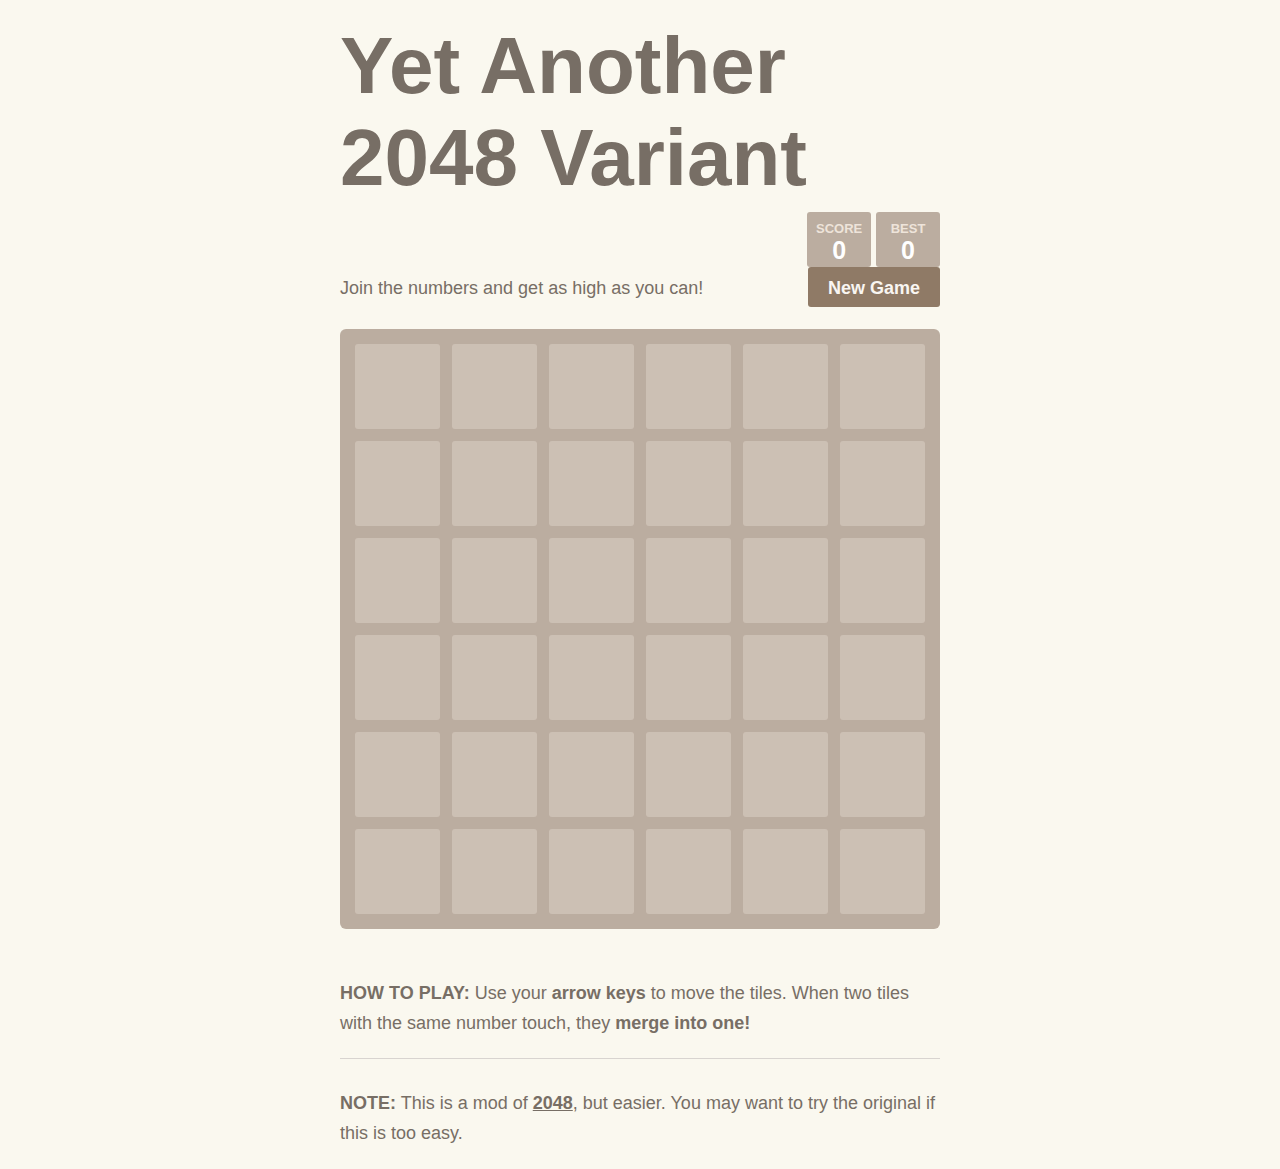
==== easy.html @ d5aa008c "Easy mode" ====
<!DOCTYPE html>
<html>
<head>
  <meta charset="utf-8">
  <title>Yet Another 2048 Variant (Easy)</title>

  <link href="style/main.css" rel="stylesheet" type="text/css">
  <link rel="shortcut icon" href="favicon.ico">
  <link rel="apple-touch-icon" href="meta/apple-touch-icon.png">
  <meta name="apple-mobile-web-app-capable" content="yes">

  <meta name="HandheldFriendly" content="True">
  <meta name="MobileOptimized" content="320">
  <meta name="viewport" content="width=device-width, target-densitydpi=160dpi, initial-scale=1.0, maximum-scale=1, user-scalable=no, minimal-ui">
</head>
<body>
  <div class="container">
    <div class="heading">
      <h1 class="title">Yet Another 2048 Variant</h1>
      <div class="scores-container">
        <div class="score-container">0</div>
        <div class="best-container">0</div>
      </div>
    </div>
    <div class="above-game">
      <p class="game-intro">Join the numbers and get as high as you can!</p>
      <a class="restart-button">New Game</a>
    </div>

    <div class="game-container">
      <div class="game-message">
        <p></p>
        <div class="lower">
	        <a class="keep-playing-button">Keep going</a>
          <a class="retry-button">Try again</a>
        </div>
      </div>

      <div class="grid-container">
        <div class="grid-row">
          <div class="grid-cell"></div>
          <div class="grid-cell"></div>
          <div class="grid-cell"></div>
          <div class="grid-cell"></div>
          <div class="grid-cell"></div>
          <div class="grid-cell"></div>
        </div>
        <div class="grid-row">
          <div class="grid-cell"></div>
          <div class="grid-cell"></div>
          <div class="grid-cell"></div>
          <div class="grid-cell"></div>
          <div class="grid-cell"></div>
          <div class="grid-cell"></div>
        </div>
        <div class="grid-row">
          <div class="grid-cell"></div>
          <div class="grid-cell"></div>
          <div class="grid-cell"></div>
          <div class="grid-cell"></div>
          <div class="grid-cell"></div>
          <div class="grid-cell"></div>
        </div>
        <div class="grid-row">
          <div class="grid-cell"></div>
          <div class="grid-cell"></div>
          <div class="grid-cell"></div>
          <div class="grid-cell"></div>
          <div class="grid-cell"></div>
          <div class="grid-cell"></div>
        </div>
        <div class="grid-row">
          <div class="grid-cell"></div>
          <div class="grid-cell"></div>
          <div class="grid-cell"></div>
          <div class="grid-cell"></div>
          <div class="grid-cell"></div>
          <div class="grid-cell"></div>
        </div>
        <div class="grid-row">
          <div class="grid-cell"></div>
          <div class="grid-cell"></div>
          <div class="grid-cell"></div>
          <div class="grid-cell"></div>
          <div class="grid-cell"></div>
          <div class="grid-cell"></div>
        </div>
      </div>

      <div class="tile-container">

      </div>
    </div>

    <p class="game-explanation">
      <strong class="important">How to play:</strong> Use your <strong>arrow keys</strong> to move the tiles. When two tiles with the same number touch, they <strong>merge into one!</strong>
    </p>
    <hr>
    <p>
    <strong class="important">Note:</strong> This is a mod of <a href="http://gabrielecirulli.github.io/2048/">2048</a>, but easier. You may want to try the original if this is too easy.
    </p>
  </div>

  <script src="js/animframe_polyfill.js"></script>
  <script src="js/keyboard_input_manager.js"></script>
  <script src="js/html_actuator.js"></script>
  <script src="js/grid.js"></script>
  <script src="js/tile.js"></script>
  <script src="js/local_storage_manager.js"></script>
  <script src="js/game_manager_easy.js"></script>
  <script src="js/application.js"></script>
</body>
</html>
---- style/main.css ----
@import url(fonts/clear-sans.css);
html, body {
  margin: 0;
  padding: 0;
  background: #faf8ef;
  color: #776e65;
  font-family: "Clear Sans", "Helvetica Neue", Arial, sans-serif;
  font-size: 18px; }

body {
  margin: 20px 0; }

.heading:after {
  content: "";
  display: block;
  clear: both; }

h1.title {
  font-size: 80px;
  font-weight: bold;
  margin: 0;
  display: block;
  float: left; }

@-webkit-keyframes move-up {
  0% {
    top: 25px;
    opacity: 1; }

  100% {
    top: -50px;
    opacity: 0; } }

@-moz-keyframes move-up {
  0% {
    top: 25px;
    opacity: 1; }

  100% {
    top: -50px;
    opacity: 0; } }

@keyframes move-up {
  0% {
    top: 25px;
    opacity: 1; }

  100% {
    top: -50px;
    opacity: 0; } }

.scores-container {
  float: right;
  text-align: right; }

.score-container, .best-container {
  position: relative;
  display: inline-block;
  background: #bbada0;
  padding: 15px 25px;
  font-size: 25px;
  height: 25px;
  line-height: 47px;
  font-weight: bold;
  border-radius: 3px;
  color: white;
  margin-top: 8px;
  text-align: center; }
  .score-container:after, .best-container:after {
    position: absolute;
    width: 100%;
    top: 10px;
    left: 0;
    text-transform: uppercase;
    font-size: 13px;
    line-height: 13px;
    text-align: center;
    color: #eee4da; }
  .score-container .score-addition, .best-container .score-addition {
    position: absolute;
    right: 30px;
    color: red;
    font-size: 25px;
    line-height: 25px;
    font-weight: bold;
    color: rgba(119, 110, 101, 0.9);
    z-index: 100;
    -webkit-animation: move-up 600ms ease-in;
    -moz-animation: move-up 600ms ease-in;
    animation: move-up 600ms ease-in;
    -webkit-animation-fill-mode: both;
    -moz-animation-fill-mode: both;
    animation-fill-mode: both; }

.score-container:after {
  content: "Score"; }

.best-container:after {
  content: "Best"; }

p {
  margin-top: 0;
  margin-bottom: 10px;
  line-height: 1.65; }

a {
  color: #776e65;
  font-weight: bold;
  text-decoration: underline;
  cursor: pointer; }

strong.important {
  text-transform: uppercase; }

hr {
  border: none;
  border-bottom: 1px solid #d8d4d0;
  margin-top: 20px;
  margin-bottom: 30px; }

.container {
  width: 600px;
  margin: 0 auto; }

@-webkit-keyframes fade-in {
  0% {
    opacity: 0; }

  100% {
    opacity: 1; } }

@-moz-keyframes fade-in {
  0% {
    opacity: 0; }

  100% {
    opacity: 1; } }

@keyframes fade-in {
  0% {
    opacity: 0; }

  100% {
    opacity: 1; } }

.game-container {
  margin-top: 20px;
  position: relative;
  padding: 15px;
  cursor: default;
  -webkit-touch-callout: none;
  -webkit-user-select: none;
  -moz-user-select: none;
  background: #bbada0;
  border-radius: 6px;
  width: 600px;
  height: 600px;
  -webkit-box-sizing: border-box;
  -moz-box-sizing: border-box;
  box-sizing: border-box; }
  .game-container .game-message {
    display: none;
    position: absolute;
    top: 0;
    right: 0;
    bottom: 0;
    left: 0;
    background: rgba(238, 228, 218, 0.5);
    z-index: 100;
    text-align: center;
    -webkit-animation: fade-in 800ms ease 1200ms;
    -moz-animation: fade-in 800ms ease 1200ms;
    animation: fade-in 800ms ease 1200ms;
    -webkit-animation-fill-mode: both;
    -moz-animation-fill-mode: both;
    animation-fill-mode: both; }
    .game-container .game-message p {
      font-size: 60px;
      font-weight: bold;
      height: 60px;
      line-height: 60px;
      margin-top: 222px; }
    .game-container .game-message .lower {
      display: block;
      margin-top: 59px; }
    .game-container .game-message a {
      display: inline-block;
      background: #8f7a66;
      border-radius: 3px;
      padding: 0 20px;
      text-decoration: none;
      color: #f9f6f2;
      height: 40px;
      line-height: 42px;
      margin-left: 9px; }
      .game-container .game-message a.keep-playing-button {
        display: none; }
    .game-container .game-message.game-won {
      background: rgba(237, 194, 46, 0.5);
      color: #f9f6f2; }
      .game-container .game-message.game-won a.keep-playing-button {
        display: inline-block; }
    .game-container .game-message.game-won, .game-container .game-message.game-over {
      display: block; }

.grid-container {
  position: absolute;
  z-index: 1; }

.grid-row {
  margin-bottom: 12px; }
  .grid-row:last-child {
    margin-bottom: 0; }
  .grid-row:after {
    content: "";
    display: block;
    clear: both; }

.grid-cell {
  width: 85px;
  height: 85px;
  margin-right: 12px;
  float: left;
  border-radius: 3px;
  background: rgba(238, 228, 218, 0.35); }
  .grid-cell:last-child {
    margin-right: 0; }

.tile-container {
  position: absolute;
  z-index: 2; }

.tile, .tile .tile-inner {
  width: 86px;
  height: 86px;
  line-height: 95px; }
.tile.tile-position-1-1 {
  -webkit-transform: translate(0px, 0px);
  -moz-transform: translate(0px, 0px);
  transform: translate(0px, 0px); }
.tile.tile-position-1-2 {
  -webkit-transform: translate(0px, 96.8px);
  -moz-transform: translate(0px, 96.8px);
  transform: translate(0px, 96.8px); }
.tile.tile-position-1-3 {
  -webkit-transform: translate(0px, 193.6px);
  -moz-transform: translate(0px, 193.6px);
  transform: translate(0px, 193.6px); }
.tile.tile-position-1-4 {
  -webkit-transform: translate(0px, 290.4px);
  -moz-transform: translate(0px, 290.4px);
  transform: translate(0px, 290.4px); }
.tile.tile-position-1-5 {
  -webkit-transform: translate(0px, 387.2px);
  -moz-transform: translate(0px, 387.2px);
  transform: translate(0px, 387.2px); }
.tile.tile-position-1-6 {
  -webkit-transform: translate(0px, 484px);
  -moz-transform: translate(0px, 484px);
  transform: translate(0px, 484px); }
.tile.tile-position-2-1 {
  -webkit-transform: translate(96.8px, 0px);
  -moz-transform: translate(96.8px, 0px);
  transform: translate(96.8px, 0px); }
.tile.tile-position-2-2 {
  -webkit-transform: translate(96.8px, 96.8px);
  -moz-transform: translate(96.8px, 96.8px);
  transform: translate(96.8px, 96.8px); }
.tile.tile-position-2-3 {
  -webkit-transform: translate(96.8px, 193.6px);
  -moz-transform: translate(96.8px, 193.6px);
  transform: translate(96.8px, 193.6px); }
.tile.tile-position-2-4 {
  -webkit-transform: translate(96.8px, 290.4px);
  -moz-transform: translate(96.8px, 290.4px);
  transform: translate(96.8px, 290.4px); }
.tile.tile-position-2-5 {
  -webkit-transform: translate(96.8px, 387.2px);
  -moz-transform: translate(96.8px, 387.2px);
  transform: translate(96.8px, 387.2px); }
.tile.tile-position-2-6 {
  -webkit-transform: translate(96.8px, 484px);
  -moz-transform: translate(96.8px, 484px);
  transform: translate(96.8px, 484px); }
.tile.tile-position-3-1 {
  -webkit-transform: translate(193.6px, 0px);
  -moz-transform: translate(193.6px, 0px);
  transform: translate(193.6px, 0px); }
.tile.tile-position-3-2 {
  -webkit-transform: translate(193.6px, 96.8px);
  -moz-transform: translate(193.6px, 96.8px);
  transform: translate(193.6px, 96.8px); }
.tile.tile-position-3-3 {
  -webkit-transform: translate(193.6px, 193.6px);
  -moz-transform: translate(193.6px, 193.6px);
  transform: translate(193.6px, 193.6px); }
.tile.tile-position-3-4 {
  -webkit-transform: translate(193.6px, 290.4px);
  -moz-transform: translate(193.6px, 290.4px);
  transform: translate(193.6px, 290.4px); }
.tile.tile-position-3-5 {
  -webkit-transform: translate(193.6px, 387.2px);
  -moz-transform: translate(193.6px, 387.2px);
  transform: translate(193.6px, 387.2px); }
.tile.tile-position-3-6 {
  -webkit-transform: translate(193.6px, 484px);
  -moz-transform: translate(193.6px, 484px);
  transform: translate(193.6px, 484px); }
.tile.tile-position-4-1 {
  -webkit-transform: translate(290.4px, 0px);
  -moz-transform: translate(290.4px, 0px);
  transform: translate(290.4px, 0px); }
.tile.tile-position-4-2 {
  -webkit-transform: translate(290.4px, 96.8px);
  -moz-transform: translate(290.4px, 96.8px);
  transform: translate(290.4px, 96.8px); }
.tile.tile-position-4-3 {
  -webkit-transform: translate(290.4px, 193.6px);
  -moz-transform: translate(290.4px, 193.6px);
  transform: translate(290.4px, 193.6px); }
.tile.tile-position-4-4 {
  -webkit-transform: translate(290.4px, 290.4px);
  -moz-transform: translate(290.4px, 290.4px);
  transform: translate(290.4px, 290.4px); }
.tile.tile-position-4-5 {
  -webkit-transform: translate(290.4px, 387.2px);
  -moz-transform: translate(290.4px, 387.2px);
  transform: translate(290.4px, 387.2px); }
.tile.tile-position-4-6 {
  -webkit-transform: translate(290.4px, 484px);
  -moz-transform: translate(290.4px, 484px);
  transform: translate(290.4px, 484px); }
.tile.tile-position-5-1 {
  -webkit-transform: translate(387.2px, 0px);
  -moz-transform: translate(387.2px, 0px);
  transform: translate(387.2px, 0px); }
.tile.tile-position-5-2 {
  -webkit-transform: translate(387.2px, 96.8px);
  -moz-transform: translate(387.2px, 96.8px);
  transform: translate(387.2px, 96.8px); }
.tile.tile-position-5-3 {
  -webkit-transform: translate(387.2px, 193.6px);
  -moz-transform: translate(387.2px, 193.6px);
  transform: translate(387.2px, 193.6px); }
.tile.tile-position-5-4 {
  -webkit-transform: translate(387.2px, 290.4px);
  -moz-transform: translate(387.2px, 290.4px);
  transform: translate(387.2px, 290.4px); }
.tile.tile-position-5-5 {
  -webkit-transform: translate(387.2px, 387.2px);
  -moz-transform: translate(387.2px, 387.2px);
  transform: translate(387.2px, 387.2px); }
.tile.tile-position-5-6 {
  -webkit-transform: translate(387.2px, 484px);
  -moz-transform: translate(387.2px, 484px);
  transform: translate(387.2px, 484px); }
.tile.tile-position-6-1 {
  -webkit-transform: translate(484px, 0px);
  -moz-transform: translate(484px, 0px);
  transform: translate(484px, 0px); }
.tile.tile-position-6-2 {
  -webkit-transform: translate(484px, 96.8px);
  -moz-transform: translate(484px, 96.8px);
  transform: translate(484px, 96.8px); }
.tile.tile-position-6-3 {
  -webkit-transform: translate(484px, 193.6px);
  -moz-transform: translate(484px, 193.6px);
  transform: translate(484px, 193.6px); }
.tile.tile-position-6-4 {
  -webkit-transform: translate(484px, 290.4px);
  -moz-transform: translate(484px, 290.4px);
  transform: translate(484px, 290.4px); }
.tile.tile-position-6-5 {
  -webkit-transform: translate(484px, 387.2px);
  -moz-transform: translate(484px, 387.2px);
  transform: translate(484px, 387.2px); }
.tile.tile-position-6-6 {
  -webkit-transform: translate(484px, 484px);
  -moz-transform: translate(484px, 484px);
  transform: translate(484px, 484px); }

.tile {
  position: absolute;
  -webkit-transition: 100ms ease-in-out;
  -moz-transition: 100ms ease-in-out;
  transition: 100ms ease-in-out;
  -webkit-transition-property: -webkit-transform;
  -moz-transition-property: -moz-transform;
  transition-property: transform; }
  .tile .tile-inner {
    border-radius: 3px;
    background: #eee4da;
    text-align: center;
    font-weight: bold;
    z-index: 10;
    font-size: 55px; }
  .tile.tile-2 .tile-inner {
    background: #f0ecde;
    box-shadow: 0 0 30px 10px rgba(243, 215, 116, 0), inset 0 0 0 1px rgba(255, 255, 255, 0); }
  .tile.tile-4 .tile-inner {
    background: #eee4da;
    box-shadow: 0 0 30px 10px rgba(243, 215, 116, 0), inset 0 0 0 1px rgba(255, 255, 255, 0); }
  .tile.tile-8 .tile-inner {
    background: #ede0c8;
    box-shadow: 0 0 30px 10px rgba(243, 215, 116, 0), inset 0 0 0 1px rgba(255, 255, 255, 0); }
  .tile.tile-16 .tile-inner {
    color: #f9f6f2;
    background: #f2b179; }
  .tile.tile-32 .tile-inner {
    color: #f9f6f2;
    background: #f59563; }
  .tile.tile-64 .tile-inner {
    color: #f9f6f2;
    background: #f67c5f; }
  .tile.tile-128 .tile-inner {
    color: #f9f6f2;
    background: #f65e3b;
    font-size: 45px; }
    @media screen and (max-width: 520px) {
      .tile.tile-128 .tile-inner {
        font-size: 25px; } }
  .tile.tile-256 .tile-inner {
    color: #f9f6f2;
    background: #edcf72;
    box-shadow: 0 0 30px 10px rgba(243, 215, 116, 0.2381), inset 0 0 0 1px rgba(255, 255, 255, 0.14286);
    font-size: 45px; }
    @media screen and (max-width: 520px) {
      .tile.tile-256 .tile-inner {
        font-size: 25px; } }
  .tile.tile-512 .tile-inner {
    color: #f9f6f2;
    background: #edcc61;
    box-shadow: 0 0 30px 10px rgba(243, 215, 116, 0.31746), inset 0 0 0 1px rgba(255, 255, 255, 0.19048);
    font-size: 45px; }
    @media screen and (max-width: 520px) {
      .tile.tile-512 .tile-inner {
        font-size: 25px; } }
  .tile.tile-1024 .tile-inner {
    color: #f9f6f2;
    background: #edc850;
    box-shadow: 0 0 30px 10px rgba(243, 215, 116, 0.39683), inset 0 0 0 1px rgba(255, 255, 255, 0.2381);
    font-size: 35px; }
    @media screen and (max-width: 520px) {
      .tile.tile-1024 .tile-inner {
        font-size: 15px; } }
  .tile.tile-2048 .tile-inner {
    color: #f9f6f2;
    background: #edc53f;
    box-shadow: 0 0 30px 10px rgba(243, 215, 116, 0.47619), inset 0 0 0 1px rgba(255, 255, 255, 0.28571);
    font-size: 35px; }
    @media screen and (max-width: 520px) {
      .tile.tile-2048 .tile-inner {
        font-size: 15px; } }
  .tile.tile-4096 .tile-inner {
    color: #f9f6f2;
    background: #edc437;
    box-shadow: 0 0 30px 10px rgba(243, 215, 116, 0.55556), inset 0 0 0 1px rgba(255, 255, 255, 0.33333);
    font-size: 35px; }
    @media screen and (max-width: 520px) {
      .tile.tile-4096 .tile-inner {
        font-size: 15px; } }
  .tile.tile-8192 .tile-inner {
    color: #f9f6f2;
    background: #edc333;
    box-shadow: 0 0 30px 10px rgba(243, 215, 116, 0.6), inset 0 0 0 1px rgba(255, 255, 255, 0.36666);
    font-size: 35px; }
    @media screen and (max-width: 520px) {
      .tile.tile-8192 .tile-inner {
        font-size: 15px; } }
  .tile.tile-16384 .tile-inner {
    color: #f9f6f2;
    background: #edc22e;
    box-shadow: 0 0 30px 10px rgba(243, 215, 116, 0.65), inset 0 0 0 1px rgba(255, 255, 255, 0.4);
    font-size: 25px; }
    @media screen and (max-width: 520px) {
      .tile.tile-16384 .tile-inner {
        font-size: 12px; } }
  .tile.tile-32768 .tile-inner {
    color: #f9f6f2;
    background: #F5B55E;
    box-shadow: 0 0 30px 10px rgba(243, 215, 116, 0.7), inset 0 0 0 1px rgba(255, 255, 255, 0.4);
    font-size: 25px; }
    @media screen and (max-width: 520px) {
      .tile.tile-32768 .tile-inner {
        font-size: 12px; } }
  .tile.tile-65536 .tile-inner {
    color: #f9f6f2;
    background: #6BC6EC;
    box-shadow: 0 0 30px 10px rgba(243, 215, 116, 0.75), inset 0 0 0 1px rgba(255, 255, 255, 0.4);
    font-size: 25px; }
    @media screen and (max-width: 520px) {
      .tile.tile-65536 .tile-inner {
        font-size: 12px; } }
  .tile.tile-131072 .tile-inner {
    color: #f9f6f2;
    background: #DB5BF8;
    box-shadow: 0 0 30px 10px rgba(243, 215, 116, 0.8), inset 0 0 0 1px rgba(255, 255, 255, 0.4);
    font-size: 21px; }
    @media screen and (max-width: 520px) {
      .tile.tile-131072 .tile-inner {
        font-size: 10px; } }
  .tile.tile-262144 .tile-inner {
    color: #776e65;
    background: #BCF375;
    box-shadow: 0 0 30px 10px rgba(243, 215, 116, 0.85), inset 0 0 0 1px rgba(255, 255, 255, 0.4);
    font-size: 21px; }
    @media screen and (max-width: 520px) {
      .tile.tile-262144 .tile-inner {
        font-size: 10px; } }
  .tile.tile-524288 .tile-inner {
    color: #f9f6f2;
    background: #F55FAB;
    box-shadow: 0 0 30px 10px rgba(243, 215, 116, 0.9), inset 0 0 0 1px rgba(255, 255, 255, 0.4);
    font-size: 21px; }
    @media screen and (max-width: 520px) {
      .tile.tile-524288 .tile-inner {
        font-size: 10px; } }
  .tile.tile-1048576 .tile-inner {
    color: #f9f6f2;
    background: #BA1818;
    box-shadow: 0 0 30px 10px rgba(243, 215, 116, 0.95), inset 0 0 0 1px rgba(255, 255, 255, 0.4);
    font-size: 18px; }
    @media screen and (max-width: 520px) {
      .tile.tile-1048576 .tile-inner {
        font-size: 8px; } }
  .tile.tile-2097152 .tile-inner {
    color: #f9f6f2;
    background: #2E5DD6;
    box-shadow: 0 0 30px 10px rgba(243, 215, 116, 1), inset 0 0 0 1px rgba(255, 255, 255, 0.4);
    font-size: 18px; }
    @media screen and (max-width: 520px) {
      .tile.tile-2097152 .tile-inner {
        font-size: 8px; } }
  .tile.tile-4194304 .tile-inner {
    color: #f9f6f2;
    background: #C69C19;
    box-shadow: 0 0 30px 10px rgba(243, 215, 116, 1), inset 0 0 0 1px rgba(255, 255, 255, 0.4);
    font-size: 18px; }
    @media screen and (max-width: 520px) {
      .tile.tile-4194304 .tile-inner {
        font-size: 8px; } }
  .tile.tile-8388608 .tile-inner {
    color: #f9f6f2;
    background: #24DFA8;
    box-shadow: 0 0 30px 10px rgba(243, 215, 116, 1), inset 0 0 0 1px rgba(255, 255, 255, 0.4);
    font-size: 18px; }
    @media screen and (max-width: 520px) {
      .tile.tile-8388608 .tile-inner {
        font-size: 8px; } }
  .tile.tile-16777216 .tile-inner {
    color: #f9f6f2;
    background: #8013B1;
    box-shadow: 0 0 30px 10px rgba(243, 215, 116, 1), inset 0 0 0 1px rgba(255, 255, 255, 0.4);
    font-size: 16px; }
    @media screen and (max-width: 520px) {
      .tile.tile-16777216 .tile-inner {
        font-size: 7px; } }
  .tile.tile-33554432 .tile-inner {
    color: #f9f6f2;
    background: #B1CB69;
    box-shadow: 0 0 30px 10px rgba(243, 215, 116, 1), inset 0 0 0 1px rgba(255, 255, 255, 0.4);
    font-size: 16px; }
    @media screen and (max-width: 520px) {
      .tile.tile-33554432 .tile-inner {
        font-size: 7px; } }
  .tile.tile-67108864 .tile-inner {
    color: #f9f6f2;
    background: #2C7A8F;
    box-shadow: 0 0 30px 10px rgba(243, 215, 116, 1), inset 0 0 0 1px rgba(255, 255, 255, 0.4);
    font-size: 16px; }
    @media screen and (max-width: 520px) {
      .tile.tile-67108864 .tile-inner {
        font-size: 7px; } }
  .tile.tile-134217728 .tile-inner {
    color: #f9f6f2;
    background: #63B32E;
    box-shadow: 0 0 30px 10px rgba(243, 215, 116, 1), inset 0 0 0 1px rgba(255, 255, 255, 0.4);
    font-size: 14px; }
    @media screen and (max-width: 520px) {
      .tile.tile-134217728 .tile-inner {
        font-size: 7px; } }
  .tile.tile-268435456 .tile-inner {
    color: #f9f6f2;
    background: #7E102C;
    box-shadow: 0 0 30px 10px rgba(243, 215, 116, 1), inset 0 0 0 1px rgba(255, 255, 255, 0.4);
    font-size: 14px; }
    @media screen and (max-width: 520px) {
      .tile.tile-268435456 .tile-inner {
        font-size: 7px; } } 
  .tile.tile-536870912 .tile-inner {
    color: #f9f6f2;
    background: #926EF5;
    box-shadow: 0 0 30px 10px rgba(243, 215, 116, 1), inset 0 0 0 1px rgba(255, 255, 255, 0.4);
    font-size: 14px; }
    @media screen and (max-width: 520px) {
      .tile.tile-536870912 .tile-inner {
        font-size: 7px; } } 
  .tile.tile-1073741824 .tile-inner {
    color: #f9f6f2;
    background: #0EACCC;
    box-shadow: 0 0 30px 10px rgba(243, 215, 116, 1), inset 0 0 0 1px rgba(255, 255, 255, 0.4);
    font-size: 13px; }
    @media screen and (max-width: 520px) {
      .tile.tile-1073741824 .tile-inner {
        font-size: 7px; } } 
  .tile.tile-2147483648 .tile-inner {
    color: #f9f6f2;
    background: #B080AB;
    box-shadow: 0 0 30px 10px rgba(243, 215, 116, 1), inset 0 0 0 1px rgba(255, 255, 255, 0.4);
    font-size: 13px; }
    @media screen and (max-width: 520px) {
      .tile.tile-2147483648 .tile-inner {
        font-size: 7px; } } 
  .tile.tile-4294967296 .tile-inner {
    color: #f9f6f2;
    background: #DD19D8;
    box-shadow: 0 0 30px 10px rgba(243, 215, 116, 1), inset 0 0 0 1px rgba(255, 255, 255, 0.4);
    font-size: 13px; }
    @media screen and (max-width: 520px) {
      .tile.tile-4294967296 .tile-inner {
        font-size: 7px; } } 
  .tile.tile-8589934592 .tile-inner {
    color: #776e65;
    background: #4BFFAB;
    box-shadow: 0 0 30px 10px rgba(243, 215, 116, 1), inset 0 0 0 1px rgba(255, 255, 255, 0.25);
    font-size: 13px; }
    @media screen and (max-width: 520px) {
      .tile.tile-8589934592 .tile-inner {
        font-size: 7px; } } 
  .tile.tile-17179869184 .tile-inner {
    color: #776e65;
    background: #9BFF2F;
    box-shadow: 0 0 30px 10px rgba(243, 215, 116, 1), inset 0 0 0 1px rgba(255, 255, 255, 0.25);
    font-size: 12px; }
    @media screen and (max-width: 520px) {
      .tile.tile-17179869184 .tile-inner {
        font-size: 7px; } } 
  .tile.tile-34359738368 .tile-inner {
    color: #f9f6f2;
    background: #A295DB;
    box-shadow: 0 0 30px 10px rgba(243, 215, 116, 1), inset 0 0 0 1px rgba(255, 255, 255, 0.25);
    font-size: 12px; }
    @media screen and (max-width: 520px) {
      .tile.tile-34359738368 .tile-inner {
        font-size: 7px; } } 
  .tile.tile-68719476736 .tile-inner {
    color: #776e65;
    background: #9FE4DE;
    box-shadow: 0 0 30px 10px rgba(243, 215, 116, 1), inset 0 0 0 1px rgba(255, 255, 255, 0.25);
    font-size: 12px; }
    @media screen and (max-width: 520px) {
      .tile.tile-68719476736 .tile-inner {
        font-size: 7px; } } 
  .tile.tile-137438953472 .tile-inner {
    color: #776e65;
    background: #FFCBCB;
    box-shadow: 0 0 30px 10px rgba(243, 215, 116, 1), inset 0 0 0 1px rgba(255, 255, 255, 0.33333);
    font-size: 11px; }
    @media screen and (max-width: 520px) {
      .tile.tile-137438953472 .tile-inner {
        font-size: 7px; } }
  .tile.tile-274877906944 .tile-inner {
    color: #776e65;
    background: #CBFFCB;
    box-shadow: 0 0 30px 10px rgba(243, 215, 116, 1), inset 0 0 0 1px rgba(255, 255, 255, 0.33333);
	font-size: 11px; }
    @media screen and (max-width: 520px) {
      .tile.tile-274877906944 .tile-inner {
        font-size: 7px; } }
  .tile.tile-549755813888 .tile-inner {
    color: #776e65;
    background: #CBFFFF;
    box-shadow: 0 0 30px 10px rgba(243, 215, 116, 1), inset 0 0 0 1px rgba(255, 255, 255, 0.33333);
	font-size: 11px; }
    @media screen and (max-width: 520px) {
      .tile.tile-549755813888 .tile-inner {
        font-size: 7px; } }
  .tile.tile-1099511627776 .tile-inner {
    color: #776e65;
    background: #FFFFFF;
    box-shadow: 0 0 30px 10px rgba(243, 215, 116, 1), inset 0 0 0 1px rgba(255, 255, 255, 0.33333);
	font-size: 10px; }
    @media screen and (max-width: 520px) {
      .tile.tile-1099511627776 .tile-inner {
        font-size: 6px; } }
  .tile.tile-2199023255552 .tile-inner {
    color: #f9f6f2;
    background: #2A5447;
    box-shadow: 0 0 30px 10px rgba(243, 215, 116, 1), inset 0 0 0 1px rgba(255, 255, 255, 0.33333);
	font-size: 10px; }
    @media screen and (max-width: 520px) {
      .tile.tile-2199023255552 .tile-inner {
        font-size: 6px; } }
  .tile.tile-4398046511104 .tile-inner {
    color: #f9f6f2;
    background: #964873;
    box-shadow: 0 0 30px 10px rgba(243, 215, 116, 1), inset 0 0 0 1px rgba(255, 255, 255, 0.33333);
	font-size: 10px; }
    @media screen and (max-width: 520px) {
      .tile.tile-4398046511104 .tile-inner {
        font-size: 6px; } }
  .tile.tile-8796093022208 .tile-inner {
    color: #f9f6f2;
    background: #C2C768;
    box-shadow: 0 0 30px 10px rgba(243, 215, 116, 1), inset 0 0 0 1px rgba(255, 255, 255, 0.33333);
	font-size: 10px; }
    @media screen and (max-width: 520px) {
      .tile.tile-8796093022208 .tile-inner {
        font-size: 6px; } }
  .tile.tile-17592186044416 .tile-inner {
    color: #f9f6f2;
    background: #36D6C2;
    box-shadow: 0 0 30px 10px rgba(243, 215, 116, 1), inset 0 0 0 1px rgba(255, 255, 255, 0.33333);
    font-size: 9px; }
    @media screen and (max-width: 520px) {
      .tile.tile-17592186044416 .tile-inner {
        font-size: 5px; } }
  .tile.tile-35184372088832 .tile-inner {
    color: #f9f6f2;
    background: #7F1361;
    box-shadow: 0 0 30px 10px rgba(243, 215, 116, 1), inset 0 0 0 1px rgba(255, 255, 255, 0.33333);
    font-size: 9px; }
    @media screen and (max-width: 520px) {
      .tile.tile-35184372088832 .tile-inner {
        font-size: 5px; } }
  .tile.tile-70368744177664 .tile-inner {
    color: #f9f6f2;
    background: #04304F;
    box-shadow: 0 0 30px 10px rgba(243, 215, 116, 1), inset 0 0 0 1px rgba(255, 255, 255, 0.33333);
    font-size: 9px; }
    @media screen and (max-width: 520px) {
      .tile.tile-70368744177664 .tile-inner {
        font-size: 5px; } }
  .tile.tile-140737488355328 .tile-inner {
    color: #f9f6f2;
    background: #ebb914;
    box-shadow: 0 0 30px 10px rgba(243, 215, 116, 1), inset 0 0 0 1px rgba(255, 255, 255, 0.2381);
    font-size: 8px; }
    @media screen and (max-width: 520px) {
      .tile.tile-140737488355328 .tile-inner {
        font-size: 5px; } }
  .tile.tile-281474976710656 .tile-inner {
    color: #f9f6f2;
    background: #d3a612;
    box-shadow: 0 0 30px 10px rgba(243, 215, 116, 1), inset 0 0 0 1px rgba(255, 255, 255, 0.28571);
    font-size: 8px; }
    @media screen and (max-width: 520px) {
      .tile.tile-281474976710656 .tile-inner {
        font-size: 5px; } }
  .tile.tile-562949953421312 .tile-inner {
    color: #f9f6f2;
    background: #bc9410;
    box-shadow: 0 0 30px 10px rgba(243, 215, 116, 1), inset 0 0 0 1px rgba(255, 255, 255, 0.33333);
    font-size: 8px; }
    @media screen and (max-width: 520px) {
      .tile.tile-562949953421312 .tile-inner {
        font-size: 5px; } }
  .tile.tile-1125899906842624 .tile-inner {
    color: #f9f6f2;
    background: #EA4E24;
    box-shadow: 0 0 30px 10px rgba(243, 215, 116, 1), inset 0 0 0 1px rgba(255, 255, 255, 0.33333);
    font-size: 8px; }
    @media screen and (max-width: 520px) {
      .tile.tile-1125899906842624 .tile-inner {
        font-size: 5px; } }
  .tile.tile-2251799813685248 .tile-inner {
    color: #f9f6f2;
    background: #C22811;
    box-shadow: 0 0 30px 10px rgba(243, 215, 116, 1), inset 0 0 0 1px rgba(255, 255, 255, 0.33333);
    font-size: 8px; }
    @media screen and (max-width: 520px) {
      .tile.tile-2251799813685248 .tile-inner {
        font-size: 5px; } }
  .tile.tile-4503599627370496 .tile-inner {
    color: #f9f6f2;
    background: #E56618;
    box-shadow: 0 0 30px 10px rgba(243, 215, 116, 1), inset 0 0 0 1px rgba(255, 255, 255, 0.33333);
    font-size: 8px; }
    @media screen and (max-width: 520px) {
      .tile.tile-4503599627370496 .tile-inner {
        font-size: 5px; } }
  .tile.tile-9007199254740992 .tile-inner {
    color: #f9f6f2;
    background: #42EE26;
    box-shadow: 0 0 30px 10px rgba(243, 215, 116, 1), inset 0 0 0 1px rgba(255, 255, 255, 0.33333);
    font-size: 8px; }
    @media screen and (max-width: 520px) {
      .tile.tile-9007199254740992 .tile-inner {
        font-size: 5px; } }
  .tile.tile-18014398509481984 .tile-inner {
    color: #f9f6f2;
    background: #16E9F3;
    box-shadow: 0 0 30px 10px rgba(243, 215, 116, 1), inset 0 0 0 1px rgba(255, 255, 255, 0.33333);
    font-size: 7px; }
    @media screen and (max-width: 520px) {
      .tile.tile-18014398509481984 .tile-inner {
        font-size: 4px; } }
  .tile.tile-36028797018963970 .tile-inner {
    color: #f9f6f2;
    background: #1D34F0;
    box-shadow: 0 0 30px 10px rgba(243, 215, 116, 1), inset 0 0 0 1px rgba(255, 255, 255, 0.33333);
    font-size: 7px; }
    @media screen and (max-width: 520px) {
      .tile.tile-36028797018963970 .tile-inner {
        font-size: 4px; } }
  .tile.tile-72057594037927940 .tile-inner {
    color: #f9f6f2;
    background: #F01DEA;
    box-shadow: 0 0 30px 10px rgba(243, 215, 116, 1), inset 0 0 0 1px rgba(255, 255, 255, 0.33333);
    font-size: 7px; }
    @media screen and (max-width: 520px) {
      .tile.tile-72057594037927940 .tile-inner {
        font-size: 4px; } }
  .tile.tile-144115188075855870 .tile-inner {
    color: #f9f6f2;
    background: #F8093B;
    box-shadow: 0 0 30px 10px rgba(243, 215, 116, 1), inset 0 0 0 1px rgba(255, 255, 255, 0.33333);
    font-size: 7px; }
    @media screen and (max-width: 520px) {
      .tile.tile-144115188075855870 .tile-inner {
        font-size: 4px; } }
  .tile.tile-288230376151711740 .tile-inner {
    color: #f9f6f2;
    background: #CF8594;
    box-shadow: 0 0 30px 10px rgba(243, 215, 116, 1), inset 0 0 0 1px rgba(255, 255, 255, 0.33333);
	font-size: 7px; }
    @media screen and (max-width: 520px) {
      .tile.tile-288230376151711740 .tile-inner {
        font-size: 4px; } }
  .tile.tile-576460752303423500 .tile-inner {
    color: #f9f6f2;
    background: #C3A7FF;
    box-shadow: 0 0 30px 10px rgba(243, 215, 116, 1), inset 0 0 0 1px rgba(255, 255, 255, 0.33333);
	font-size: 7px; }
    @media screen and (max-width: 520px) {
      .tile.tile-576460752303423500 .tile-inner {
        font-size: 4px; } }
  .tile.tile-1152921504606847000 .tile-inner {
    color: #f9f6f2;
    background: #5EE97F;
    box-shadow: 0 0 30px 10px rgba(243, 215, 116, 1), inset 0 0 0 1px rgba(255, 255, 255, 0.33333);
	font-size: 6px; }
    @media screen and (max-width: 520px) {
      .tile.tile-1152921504606847000 .tile-inner {
        font-size: 3px; } }
  .tile.tile-2305843009213694000 .tile-inner {
    color: #f9f6f2;
    background: #E8A735;
    box-shadow: 0 0 30px 10px rgba(243, 215, 116, 1), inset 0 0 0 1px rgba(255, 255, 255, 0.33333);
	font-size: 6px; }
    @media screen and (max-width: 520px) {
      .tile.tile-2305843009213694000 .tile-inner {
        font-size: 3px; } }
  .tile.tile-4611686018427388000 .tile-inner {
    color: #f9f6f2;
    background: #9B6E52;
    box-shadow: 0 0 30px 10px rgba(243, 215, 116, 1), inset 0 0 0 1px rgba(255, 255, 255, 0.33333);
    font-size: 6px; }
    @media screen and (max-width: 520px) {
      .tile.tile-4611686018427388000 .tile-inner {
        font-size: 3px; } }
  .tile.tile-9223372036854776000 .tile-inner {
    color: #f9f6f2;
    background: #78886D;
    box-shadow: 0 0 30px 10px rgba(243, 215, 116, 1), inset 0 0 0 1px rgba(255, 255, 255, 0.33333);
    font-size: 6px; }
    @media screen and (max-width: 520px) {
      .tile.tile-9223372036854776000 .tile-inner {
        font-size: 3px; } }
  .tile.tile-18446744073709552000 .tile-inner {
    color: #f9f6f2;
    background: #927D8A;
    box-shadow: 0 0 30px 10px rgba(243, 215, 116, 1), inset 0 0 0 1px rgba(255, 255, 255, 0.33333);
    font-size: 6px; }
    @media screen and (max-width: 520px) {
      .tile.tile-18446744073709552000 .tile-inner {
        font-size: 2px; } }
  .tile.tile-36893488147419103000 .tile-inner {
    color: #776e65;
    background: #EFCCE2;
    box-shadow: 0 0 30px 10px rgba(243, 215, 116, 1), inset 0 0 0 1px rgba(255, 255, 255, 0.33333);
    font-size: 6px; }
    @media screen and (max-width: 520px) {
      .tile.tile-36893488147419103000 .tile-inner {
        font-size: 2px; } }
  .tile.tile-73786976294838210000 .tile-inner {
    color: #776e65;
    background: #C9C9C9;
    box-shadow: 0 0 30px 10px rgba(243, 215, 116, 1), inset 0 0 0 1px rgba(255, 255, 255, 0.33333);
    font-size: 6px; }
    @media screen and (max-width: 520px) {
      .tile.tile-73786976294838210000 .tile-inner {
        font-size: 2px; } }
  .tile.tile-147573952589676410000 .tile-inner {
    color: #f9f6f2;
    background: #8A8A8A;
    box-shadow: 0 0 30px 10px rgba(243, 215, 116, 1), inset 0 0 0 1px rgba(255, 255, 255, 0.33333);
    font-size: 5px; }
    @media screen and (max-width: 520px) {
      .tile.tile-147573952589676410000 .tile-inner {
        font-size: 1px; } }
  .tile.tile-295147905179352830000 .tile-inner {
    color: #f9f6f2;
    background: #C26666;
    box-shadow: 0 0 30px 10px rgba(243, 215, 116, 1), inset 0 0 0 1px rgba(255, 255, 255, 0.33333);
    font-size: 5px; }
    @media screen and (max-width: 520px) {
      .tile.tile-295147905179352830000 .tile-inner {
        font-size: 1px; } }
  .tile.tile-590295810358705700000 .tile-inner {
    color: #f9f6f2;
    background: #EF6CE1;
    box-shadow: 0 0 30px 10px rgba(243, 215, 116, 1), inset 0 0 0 1px rgba(255, 255, 255, 0.33333);
    font-size: 5px; }
    @media screen and (max-width: 520px) {
      .tile.tile-590295810358705700000 .tile-inner {
        font-size: 1px; } }
  .tile.tile-super .tile-inner {
    color: #f9f6f2;
    background: #000000;
    box-shadow: 0 0 30px 10px rgba(243, 215, 116, 1), inset 0 0 0 1px rgba(255, 255, 255, 0.33333);
    font-size: 5px; }
    @media screen and (max-width: 520px) {
      .tile.tile-super .tile-inner {
        font-size: 1px; } }

@-webkit-keyframes appear {
  0% {
    opacity: 0;
    -webkit-transform: scale(0);
    -moz-transform: scale(0);
    transform: scale(0); }

  100% {
    opacity: 1;
    -webkit-transform: scale(1);
    -moz-transform: scale(1);
    transform: scale(1); } }

@-moz-keyframes appear {
  0% {
    opacity: 0;
    -webkit-transform: scale(0);
    -moz-transform: scale(0);
    transform: scale(0); }

  100% {
    opacity: 1;
    -webkit-transform: scale(1);
    -moz-transform: scale(1);
    transform: scale(1); } }

@keyframes appear {
  0% {
    opacity: 0;
    -webkit-transform: scale(0);
    -moz-transform: scale(0);
    transform: scale(0); }

  100% {
    opacity: 1;
    -webkit-transform: scale(1);
    -moz-transform: scale(1);
    transform: scale(1); } }

.tile-new .tile-inner {
  -webkit-animation: appear 200ms ease 100ms;
  -moz-animation: appear 200ms ease 100ms;
  animation: appear 200ms ease 100ms;
  -webkit-animation-fill-mode: backwards;
  -moz-animation-fill-mode: backwards;
  animation-fill-mode: backwards; }

@-webkit-keyframes pop {
  0% {
    -webkit-transform: scale(0);
    -moz-transform: scale(0);
    transform: scale(0); }

  50% {
    -webkit-transform: scale(1.2);
    -moz-transform: scale(1.2);
    transform: scale(1.2); }

  100% {
    -webkit-transform: scale(1);
    -moz-transform: scale(1);
    transform: scale(1); } }

@-moz-keyframes pop {
  0% {
    -webkit-transform: scale(0);
    -moz-transform: scale(0);
    transform: scale(0); }

  50% {
    -webkit-transform: scale(1.2);
    -moz-transform: scale(1.2);
    transform: scale(1.2); }

  100% {
    -webkit-transform: scale(1);
    -moz-transform: scale(1);
    transform: scale(1); } }

@keyframes pop {
  0% {
    -webkit-transform: scale(0);
    -moz-transform: scale(0);
    transform: scale(0); }

  50% {
    -webkit-transform: scale(1.2);
    -moz-transform: scale(1.2);
    transform: scale(1.2); }

  100% {
    -webkit-transform: scale(1);
    -moz-transform: scale(1);
    transform: scale(1); } }

.tile-merged .tile-inner {
  z-index: 20;
  -webkit-animation: pop 200ms ease 100ms;
  -moz-animation: pop 200ms ease 100ms;
  animation: pop 200ms ease 100ms;
  -webkit-animation-fill-mode: backwards;
  -moz-animation-fill-mode: backwards;
  animation-fill-mode: backwards; }

.above-game:after {
  content: "";
  display: block;
  clear: both; }

.game-intro {
  float: left;
  line-height: 42px;
  margin-bottom: 0; }

.game-explanation {
  margin-top: 50px; }

.restart-button {
  display: inline-block;
  background: #8f7a66;
  border-radius: 3px;
  padding: 0 20px;
  text-decoration: none;
  color: #f9f6f2;
  height: 40px;
  line-height: 42px;
  display: block;
  text-align: center;
  float: right; }

@media screen and (max-width: 520px) {
  html, body {
    font-size: 15px; }

  body {
    margin: 20px 0;
    padding: 0 20px; }

  h1.title {
    font-size: 27px;
    margin-top: 15px; }

  .container {
    width: 420px;
    margin: 0 auto; }

  .score-container, .best-container {
    margin-top: 0;
    padding: 15px 10px;
    min-width: 40px; }

  .heading {
    margin-bottom: 10px; }
  
  .game-intro {
    width: 55%;
    display: block;
    box-sizing: border-box;
    line-height: 1.65; }

  .restart-button {
    width: 42%;
    padding: 0;
    display: block;
    box-sizing: border-box;
    margin-top: 2px; }

  .game-container {
    margin-top: 40px;
    position: relative;
    padding: 10px;
    cursor: default;
    -webkit-touch-callout: none;
    -webkit-user-select: none;
    -moz-user-select: none;
    background: #bbada0;
    border-radius: 6px;
    width: 420px;
    height: 420px;
    -webkit-box-sizing: border-box;
    -moz-box-sizing: border-box;
    box-sizing: border-box; }
    .game-container .game-message {
      display: none;
      position: absolute;
      top: 0;
      right: 0;
      bottom: 0;
      left: 0;
      background: rgba(238, 228, 218, 0.5);
      z-index: 100;
      text-align: center;
      -webkit-animation: fade-in 800ms ease 1200ms;
      -moz-animation: fade-in 800ms ease 1200ms;
      animation: fade-in 800ms ease 1200ms;
      -webkit-animation-fill-mode: both;
      -moz-animation-fill-mode: both;
      animation-fill-mode: both; }
      .game-container .game-message p {
        font-size: 60px;
        font-weight: bold;
        height: 60px;
        line-height: 60px;
        margin-top: 222px; }
      .game-container .game-message .lower {
        display: block;
        margin-top: 59px; }
      .game-container .game-message a {
        display: inline-block;
        background: #8f7a66;
        border-radius: 3px;
        padding: 0 20px;
        text-decoration: none;
        color: #f9f6f2;
        height: 40px;
        line-height: 42px;
        margin-left: 9px; }
        .game-container .game-message a.keep-playing-button {
          display: none; }
      .game-container .game-message.game-won {
        background: rgba(237, 194, 46, 0.5);
        color: #f9f6f2; }
        .game-container .game-message.game-won a.keep-playing-button {
          display: inline-block; }
      .game-container .game-message.game-won, .game-container .game-message.game-over {
        display: block; }

  .grid-container {
    position: absolute;
    z-index: 1; }

  .grid-row {
    margin-bottom: 10px; }
    .grid-row:last-child {
      margin-bottom: 0; }
    .grid-row:after {
      content: "";
      display: block;
      clear: both; }

  .grid-cell {
    width: 57.5px;
    height: 57.5px;
    margin-right: 10px;
    float: left;
    border-radius: 3px;
    background: rgba(238, 228, 218, 0.35); }
    .grid-cell:last-child {
      margin-right: 0; }

  .tile-container {
    position: absolute;
    z-index: 2; }

  .tile, .tile .tile-inner {
    width: 58px;
    height: 58px;
    line-height: 67.5px; }
  .tile.tile-position-1-1 {
    -webkit-transform: translate(0px, 0px);
    -moz-transform: translate(0px, 0px);
    transform: translate(0px, 0px); }
  .tile.tile-position-1-2 {
    -webkit-transform: translate(0px, 67px);
    -moz-transform: translate(0px, 67px);
    transform: translate(0px, 67px); }
  .tile.tile-position-1-3 {
    -webkit-transform: translate(0px, 135px);
    -moz-transform: translate(0px, 135px);
    transform: translate(0px, 135px); }
  .tile.tile-position-1-4 {
    -webkit-transform: translate(0px, 202px);
    -moz-transform: translate(0px, 202px);
    transform: translate(0px, 202px); }
  .tile.tile-position-1-5 {
    -webkit-transform: translate(0px, 269px);
    -moz-transform: translate(0px, 269px);
    transform: translate(0px, 269px); }
  .tile.tile-position-1-6 {
    -webkit-transform: translate(0px, 336px);
    -moz-transform: translate(0px, 336px);
    transform: translate(0px, 336px); }
  .tile.tile-position-2-1 {
    -webkit-transform: translate(67px, 0px);
    -moz-transform: translate(67px, 0px);
    transform: translate(67px, 0px); }
  .tile.tile-position-2-2 {
    -webkit-transform: translate(67px, 67px);
    -moz-transform: translate(67px, 67px);
    transform: translate(67px, 67px); }
  .tile.tile-position-2-3 {
    -webkit-transform: translate(67px, 135px);
    -moz-transform: translate(67px, 135px);
    transform: translate(67px, 135px); }
  .tile.tile-position-2-4 {
    -webkit-transform: translate(67px, 202px);
    -moz-transform: translate(67px, 202px);
    transform: translate(67px, 202px); }
    .tile.tile-position-2-5 {
    -webkit-transform: translate(67px, 269px);
    -moz-transform: translate(67px, 269px);
    transform: translate(67px, 269px); }
  .tile.tile-position-2-6 {
    -webkit-transform: translate(67px, 336px);
    -moz-transform: translate(67px, 336px);
    transform: translate(67px, 336px); }
  .tile.tile-position-3-1 {
    -webkit-transform: translate(135px, 0px);
    -moz-transform: translate(135px, 0px);
    transform: translate(135px, 0px); }
  .tile.tile-position-3-2 {
    -webkit-transform: translate(135px, 67px);
    -moz-transform: translate(135px, 67px);
    transform: translate(135px, 67px); }
  .tile.tile-position-3-3 {
    -webkit-transform: translate(135px, 135px);
    -moz-transform: translate(135px, 135px);
    transform: translate(135px, 135px); }
  .tile.tile-position-3-4 {
    -webkit-transform: translate(135px, 202px);
    -moz-transform: translate(135px, 202px);
    transform: translate(135px, 202px); }
  .tile.tile-position-3-5 {
    -webkit-transform: translate(135px, 269px);
    -moz-transform: translate(135px, 269px);
    transform: translate(135px, 269px); }
  .tile.tile-position-3-6 {
    -webkit-transform: translate(135px, 336px);
    -moz-transform: translate(135px, 336px);
    transform: translate(135px, 336px); }
  .tile.tile-position-4-1 {
    -webkit-transform: translate(202px, 0px);
    -moz-transform: translate(202px, 0px);
    transform: translate(202px, 0px); }
  .tile.tile-position-4-2 {
    -webkit-transform: translate(202px, 67px);
    -moz-transform: translate(202px, 67px);
    transform: translate(202px, 67px); }
  .tile.tile-position-4-3 {
    -webkit-transform: translate(202px, 135px);
    -moz-transform: translate(202px, 135px);
    transform: translate(202px, 135px); }
  .tile.tile-position-4-4 {
    -webkit-transform: translate(202px, 202px);
    -moz-transform: translate(202px, 202px);
    transform: translate(202px, 202px); }
  .tile.tile-position-4-5 {
    -webkit-transform: translate(202px, 269px);
    -moz-transform: translate(202px, 269px);
    transform: translate(202px, 269px); }
  .tile.tile-position-4-6 {
    -webkit-transform: translate(202px, 336px);
    -moz-transform: translate(202px, 336px);
    transform: translate(202px, 336px); }
   .tile.tile-position-5-1 {
    -webkit-transform: translate(269px, 0px);
    -moz-transform: translate(269px, 0px);
    transform: translate(269px, 0px); }
  .tile.tile-position-5-2 {
    -webkit-transform: translate(269px, 67px);
    -moz-transform: translate(269px, 67px);
    transform: translate(269px, 67px); }
  .tile.tile-position-5-3 {
    -webkit-transform: translate(269px, 135px);
    -moz-transform: translate(269px, 135px);
    transform: translate(269px, 135px); }
  .tile.tile-position-5-4 {
    -webkit-transform: translate(269px, 202px);
    -moz-transform: translate(269px, 202px);
    transform: translate(269px, 202px); }
  .tile.tile-position-5-5 {
    -webkit-transform: translate(269px, 269px);
    -moz-transform: translate(269px, 269px);
    transform: translate(269px, 269px); }
  .tile.tile-position-5-6 {
    -webkit-transform: translate(269px, 336px);
    -moz-transform: translate(269px, 336px);
    transform: translate(269px, 336px); }
  .tile.tile-position-6-1 {
    -webkit-transform: translate(336px, 0px);
    -moz-transform: translate(336px, 0px);
    transform: translate(336px, 0px); }
  .tile.tile-position-6-2 {
    -webkit-transform: translate(336px, 67px);
    -moz-transform: translate(336px, 67px);
    transform: translate(336px, 67px); }
  .tile.tile-position-6-3 {
    -webkit-transform: translate(336px, 135px);
    -moz-transform: translate(336px, 135px);
    transform: translate(336px, 135px); }
  .tile.tile-position-6-4 {
    -webkit-transform: translate(336px, 202px);
    -moz-transform: translate(336px, 202px);
    transform: translate(336px, 202px); }
  .tile.tile-position-6-5 {
    -webkit-transform: translate(336px, 269px);
    -moz-transform: translate(336px, 269px);
    transform: translate(336px, 269px); }
  .tile.tile-position-6-6 {
    -webkit-transform: translate(336px, 336px);
    -moz-transform: translate(336px, 336px);
    transform: translate(336px, 336px); }

  .game-container {
    margin-top: 20px; }

  .tile .tile-inner {
    font-size: 35px; }

  .game-message p {
    font-size: 30px !important;
    height: 30px !important;
    line-height: 30px !important;
    margin-top: 90px !important; }
  .game-message .lower {
    margin-top: 30px !important; } }
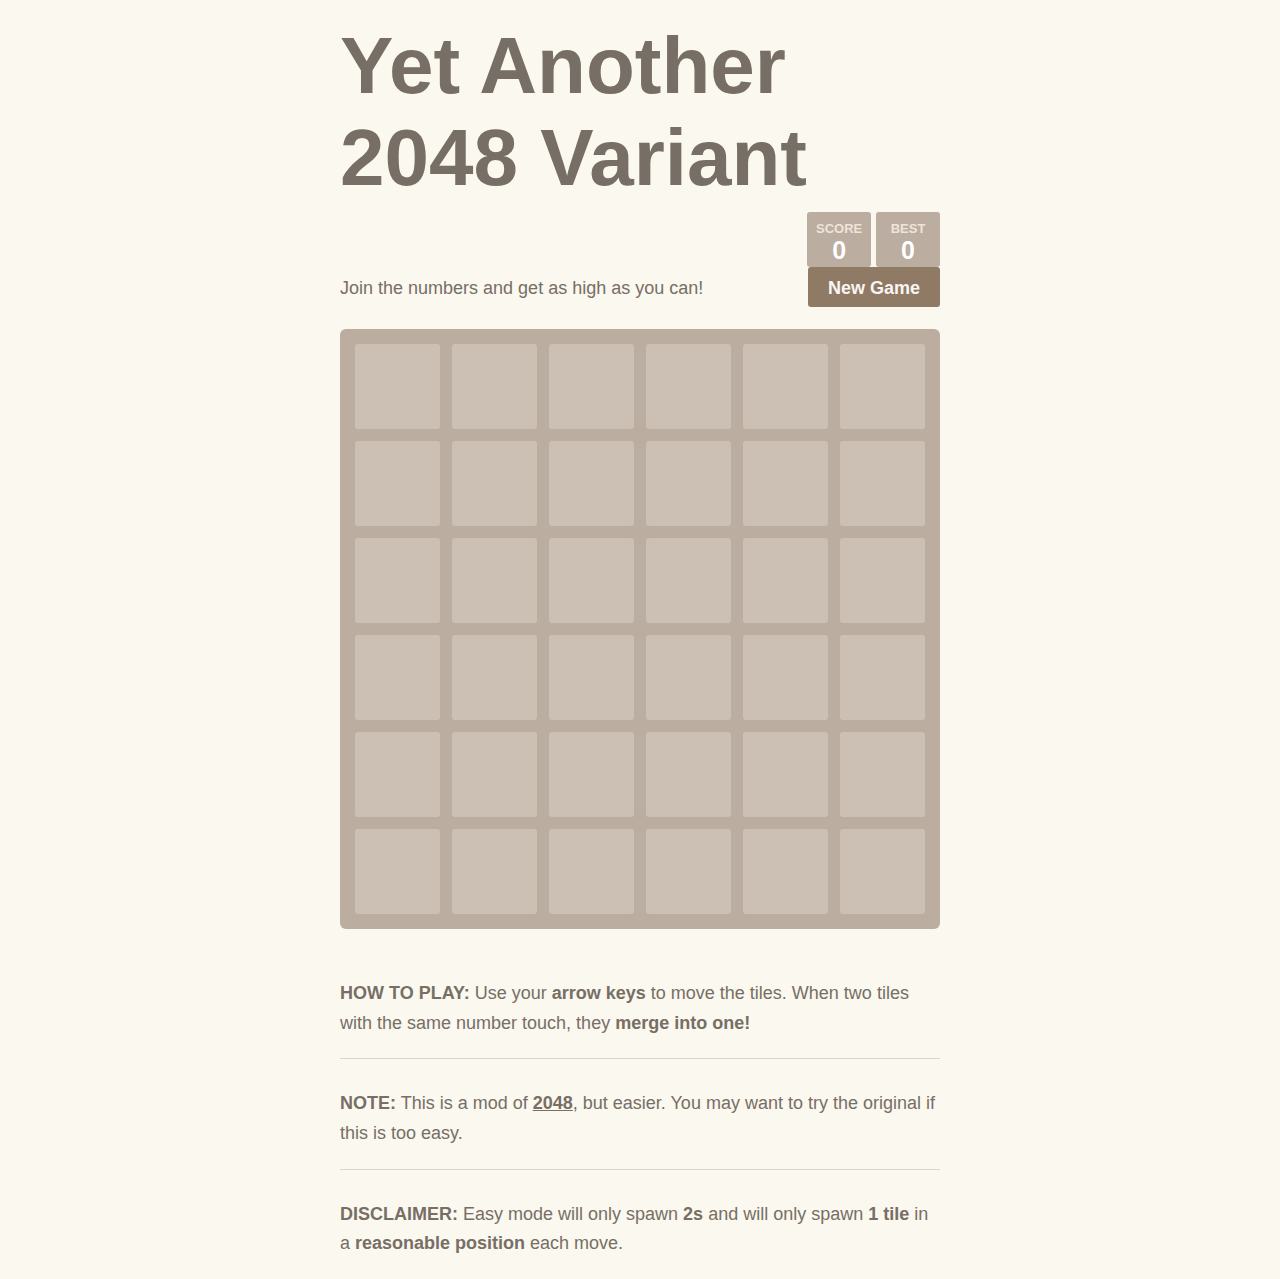
==== commit 1b57f1ba: "Added easy mode notes" ====
--- a/easy.html
+++ b/easy.html
@@ -99,6 +99,10 @@
     <p>
     <strong class="important">Note:</strong> This is a mod of <a href="http://gabrielecirulli.github.io/2048/">2048</a>, but easier. You may want to try the original if this is too easy.
     </p>
+    <hr>
+    <p>
+    <strong class="important">Disclaimer:</strong> Easy mode will only spawn <strong>2s</strong> and will only spawn <strong>1 tile</strong> in a <strong>reasonable position</strong> each move.
+    </p>
   </div>
 
   <script src="js/animframe_polyfill.js"></script>
@@ -106,7 +110,7 @@
   <script src="js/html_actuator.js"></script>
   <script src="js/grid.js"></script>
   <script src="js/tile.js"></script>
-  <script src="js/local_storage_manager.js"></script>
+  <script src="js/local_storage_manager_easy.js"></script>
   <script src="js/game_manager_easy.js"></script>
   <script src="js/application.js"></script>
 </body>
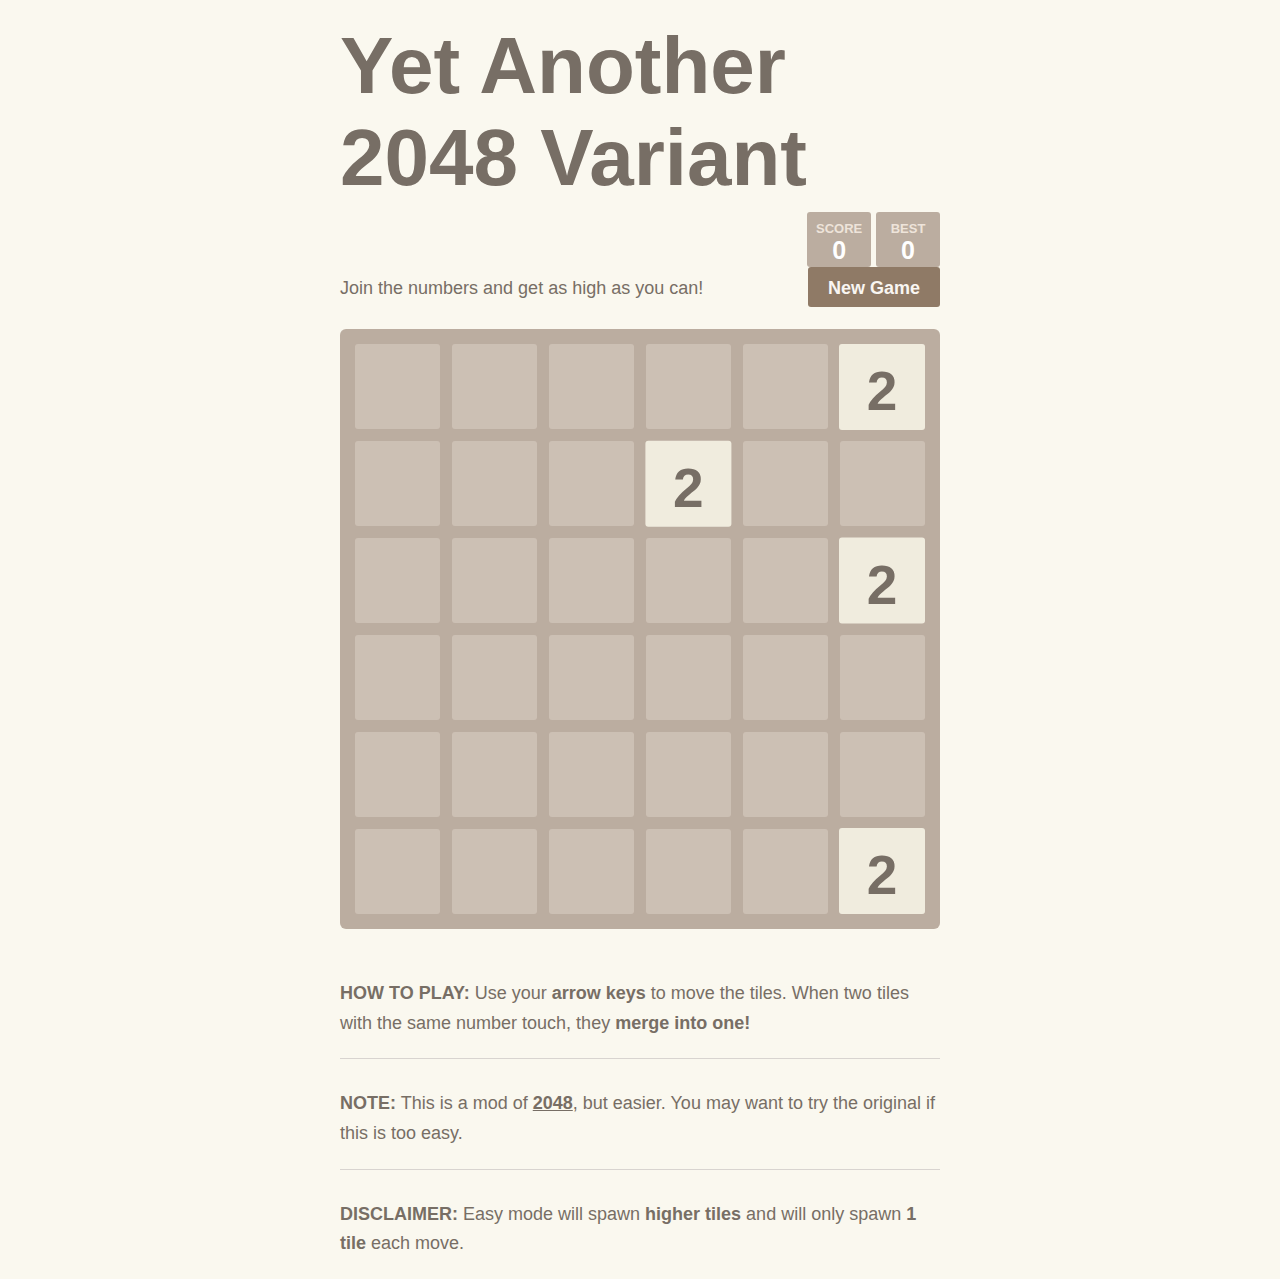
==== commit d8107dfa: "Changed notes for easy mode" ====
--- a/easy.html
+++ b/easy.html
@@ -101,7 +101,7 @@
     </p>
     <hr>
     <p>
-    <strong class="important">Disclaimer:</strong> Easy mode will only spawn <strong>2s</strong> and will only spawn <strong>1 tile</strong> in a <strong>reasonable position</strong> each move.
+    <strong class="important">Disclaimer:</strong> Easy mode will spawn <strong>higher tiles</strong> and will only spawn <strong>1 tile</strong> each move.
     </p>
   </div>
 
